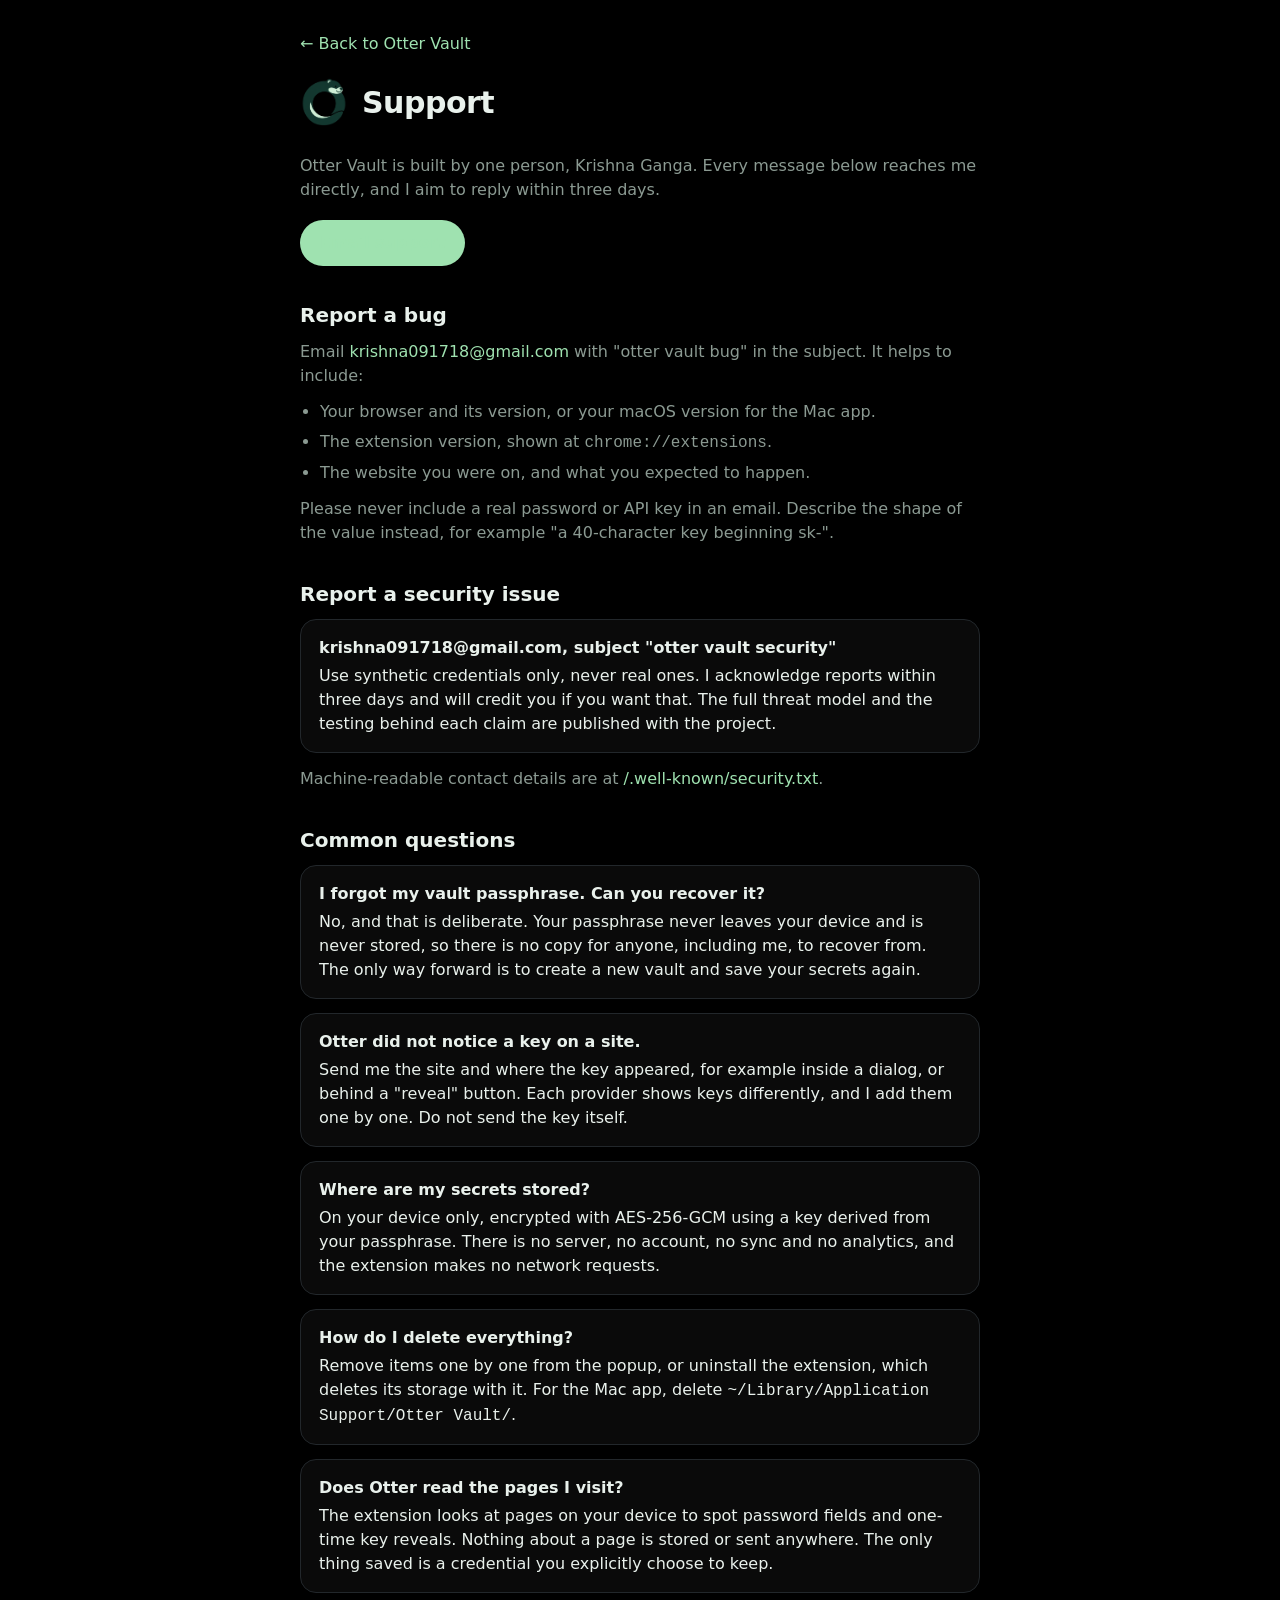
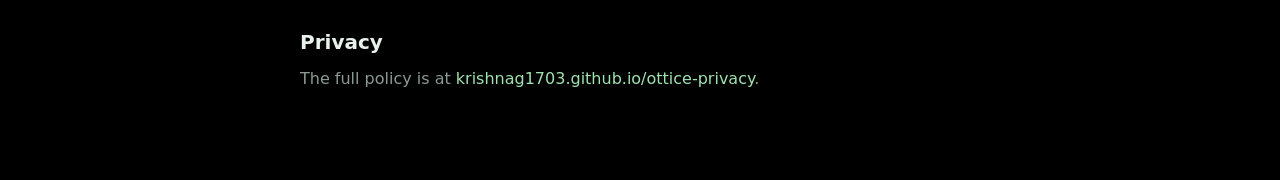
==== support.html @ 6c3e9370 "Site: add a support page and link it from the footer Co-Authored-By: Claude Opus 5 <noreply@anthropi" ====
<!doctype html>
<html lang="en" data-theme="dark">
<head>
<meta charset="utf-8">
<meta name="viewport" content="width=device-width, initial-scale=1, viewport-fit=cover">
<title>Support — Otter Vault</title>
<meta name="description" content="How to get help with Otter Vault: report a bug, report a security issue, and what to do if you forget your vault passphrase.">
<meta property="og:title" content="Otter Vault support">
<meta property="og:description" content="Report a bug, report a security issue, or ask a question about Otter Vault.">
<meta property="og:image" content="https://krishnag1703.github.io/ottice-site/assets/og.jpg">
<meta name="twitter:card" content="summary_large_image">
<link rel="icon" href="assets/favicon.png">
<link rel="stylesheet" href="social.css?v=6">
<style>
  .support { max-width: 720px; margin: 0 auto; padding: 32px 20px 80px; }
  .support header { display: flex; align-items: center; gap: 14px; margin-bottom: 28px; }
  .support header img { width: 48px; height: 48px; }
  .support h1 { margin: 0; font-size: 30px; letter-spacing: -.5px; }
  .support h2 { margin: 34px 0 10px; font-size: 20px; }
  .support p, .support li { color: var(--muted); }
  .support p { margin: 0 0 12px; }
  .support ul { margin: 0 0 12px; padding-left: 20px; }
  .support li { margin-bottom: 6px; }
  .support a { color: var(--mint); }
  .card-block { padding: 16px 18px; border: 1px solid var(--line); border-radius: var(--radius); background: var(--panel); margin-bottom: 14px; }
  .card-block strong { color: var(--ink); display: block; margin-bottom: 4px; }
  .back { display: inline-flex; gap: 8px; align-items: center; margin-bottom: 22px; color: var(--muted); }
  .mail { display: inline-block; margin-top: 6px; padding: 11px 20px; border-radius: 999px; background: var(--mint); color: var(--deep); font-weight: 700; }
</style>
</head>
<body>
<main class="support">
  <a class="back" href="./">← Back to Otter Vault</a>
  <header>
    <img src="assets/social/otter-mark.png" alt="" width="48" height="48">
    <h1>Support</h1>
  </header>

  <p>Otter Vault is built by one person, Krishna Ganga. Every message below reaches me directly, and I aim to reply within three days.</p>

  <a class="mail" href="mailto:krishna091718@gmail.com?subject=Otter%20Vault%20support">Email support</a>

  <h2>Report a bug</h2>
  <p>Email <a href="mailto:krishna091718@gmail.com?subject=Otter%20Vault%20bug">krishna091718@gmail.com</a> with "otter vault bug" in the subject. It helps to include:</p>
  <ul>
    <li>Your browser and its version, or your macOS version for the Mac app.</li>
    <li>The extension version, shown at <code>chrome://extensions</code>.</li>
    <li>The website you were on, and what you expected to happen.</li>
  </ul>
  <p>Please never include a real password or API key in an email. Describe the shape of the value instead, for example "a 40-character key beginning sk-".</p>

  <h2>Report a security issue</h2>
  <div class="card-block">
    <strong>krishna091718@gmail.com, subject "otter vault security"</strong>
    Use synthetic credentials only, never real ones. I acknowledge reports within three days and will credit you if you want that. The full threat model and the testing behind each claim are published with the project.
  </div>
  <p>Machine-readable contact details are at <a href="/.well-known/security.txt">/.well-known/security.txt</a>.</p>

  <h2>Common questions</h2>

  <div class="card-block">
    <strong>I forgot my vault passphrase. Can you recover it?</strong>
    No, and that is deliberate. Your passphrase never leaves your device and is never stored, so there is no copy for anyone, including me, to recover from. The only way forward is to create a new vault and save your secrets again.
  </div>

  <div class="card-block">
    <strong>Otter did not notice a key on a site.</strong>
    Send me the site and where the key appeared, for example inside a dialog, or behind a "reveal" button. Each provider shows keys differently, and I add them one by one. Do not send the key itself.
  </div>

  <div class="card-block">
    <strong>Where are my secrets stored?</strong>
    On your device only, encrypted with AES-256-GCM using a key derived from your passphrase. There is no server, no account, no sync and no analytics, and the extension makes no network requests.
  </div>

  <div class="card-block">
    <strong>How do I delete everything?</strong>
    Remove items one by one from the popup, or uninstall the extension, which deletes its storage with it. For the Mac app, delete <code>~/Library/Application Support/Otter Vault/</code>.
  </div>

  <div class="card-block">
    <strong>Does Otter read the pages I visit?</strong>
    The extension looks at pages on your device to spot password fields and one-time key reveals. Nothing about a page is stored or sent anywhere. The only thing saved is a credential you explicitly choose to keep.
  </div>

  <h2>Privacy</h2>
  <p>The full policy is at <a href="https://krishnag1703.github.io/ottice-privacy/">krishnag1703.github.io/ottice-privacy</a>.</p>
</main>
</body>
</html>
---- social.css ----
/* The Otter Vault home page: a timeline, because a launch post explains the product faster than a
   hero section does. Dark by default, light on request, and it collapses to one column on phones. */
:root {
  --bg: #000;
  --panel: #0a0a0a;
  --line: #22272b;
  --ink: #e9f1ec;
  --muted: #8b9a92;
  --mint: #9fe2b0;
  --mint-strong: #6fd39a;
  --deep: #0f2e26;
  --rail: 268px;
  --right: 340px;
  --radius: 16px;
}
:root[data-theme='light'] {
  --bg: #fbf8ef;
  --panel: #fff;
  --line: #e2e0d5;
  --ink: #12261f;
  --muted: #5a6b63;
  --deep: #17362f;
}
* { box-sizing: border-box; }
[hidden] { display: none !important; }
html { color-scheme: dark; }
:root[data-theme='light'] { color-scheme: light; }
body {
  margin: 0;
  background: var(--bg);
  color: var(--ink);
  font: 16px/1.5 -apple-system, "SF Pro Rounded", ui-rounded, "Segoe UI", system-ui, sans-serif;
  -webkit-font-smoothing: antialiased;
}
a { color: inherit; text-decoration: none; }
button { font: inherit; color: inherit; background: none; border: 0; cursor: pointer; }
img { max-width: 100%; }
.sr-only { position: absolute; width: 1px; height: 1px; overflow: hidden; clip: rect(0 0 0 0); }

.shell {
  display: grid;
  grid-template-columns: var(--rail) minmax(0, 620px) var(--right);
  justify-content: center;
  gap: 0;
  max-width: 1280px;
  margin: 0 auto;
}

/* ---------- left rail ---------- */
.rail { position: sticky; top: 0; height: 100vh; padding: 14px 12px; border-right: 1px solid var(--line); }
.rail-inner { display: flex; flex-direction: column; gap: 6px; height: 100%; }
.brand { display: block; padding: 6px 10px 10px; }
.brand img { width: 46px; height: 46px; }
.nav a {
  display: flex; align-items: center; gap: 14px;
  padding: 11px 14px; border-radius: 999px; font-size: 19px; font-weight: 500;
}
.nav a:hover { background: color-mix(in srgb, var(--ink) 8%, transparent); }
.nav a.active { font-weight: 700; }
.nav svg { width: 25px; height: 25px; fill: none; stroke: currentColor; stroke-width: 1.8; stroke-linecap: round; stroke-linejoin: round; }
.theme-toggle {
  display: flex; align-items: center; gap: 12px; margin-top: 4px;
  padding: 10px 14px; border-radius: 999px; font-size: 15px; color: var(--muted);
  border: 1px solid var(--line);
}
.theme-toggle:hover { color: var(--ink); }
.theme-toggle svg { width: 19px; height: 19px; fill: none; stroke: currentColor; stroke-width: 1.8; }
:root[data-theme='light'] .theme-moon, :root:not([data-theme='light']) .theme-sun { display: none; }
.post-button {
  margin-top: 12px; padding: 14px; border-radius: 999px; font-size: 16px; font-weight: 700;
  background: var(--mint); color: var(--deep);
}
.post-button:hover { background: var(--mint-strong); }
.account {
  display: flex; align-items: center; gap: 10px; margin-top: auto; margin-bottom: 8px;
  padding: 9px 12px; border-radius: 999px;
}
.account:hover { background: color-mix(in srgb, var(--ink) 8%, transparent); }
.account img { width: 38px; height: 38px; border-radius: 50%; object-fit: cover; }
.account span { display: grid; line-height: 1.25; }
.account small { color: var(--muted); font-size: 13px; }

/* ---------- timeline ---------- */
.timeline { border-right: 1px solid var(--line); min-width: 0; }
.timeline-head {
  position: sticky; top: 0; z-index: 5; display: flex; align-items: center; gap: 12px;
  padding: 14px 18px; border-bottom: 1px solid var(--line);
  background: color-mix(in srgb, var(--bg) 82%, transparent); backdrop-filter: blur(12px);
}
.timeline-head h1 { margin: 0; font-size: 21px; }
.timeline-head .live { margin-left: auto; display: flex; align-items: center; gap: 7px; font-size: 12px; color: var(--muted); }
.live i { width: 7px; height: 7px; border-radius: 50%; background: var(--mint); box-shadow: 0 0 0 4px color-mix(in srgb, var(--mint) 22%, transparent); }

.post { display: flex; gap: 14px; padding: 18px; border-bottom: 1px solid var(--line); }
.post > img { width: 48px; height: 48px; border-radius: 50%; object-fit: cover; flex: none; }
.post-body { flex: 1; min-width: 0; }
.post-meta { display: flex; align-items: center; gap: 6px; font-size: 15px; }
.post-meta strong { font-size: 16px; }
.post-meta span { color: var(--muted); }
.verified { width: 17px; height: 17px; border-radius: 50%; background: var(--mint); color: var(--deep); font-size: 11px; display: grid; place-items: center; font-weight: 800; }
.post-copy { margin: 6px 0 12px; font-size: 21px; line-height: 1.35; }
.typing-cursor { display: inline-block; width: 2px; height: 1em; background: var(--mint); vertical-align: -2px; animation: blink 1s steps(2) infinite; }
@keyframes blink { 50% { opacity: 0; } }

.demo-button {
  display: flex; align-items: center; gap: 16px; width: 100%; padding: 16px 18px;
  border-radius: var(--radius); text-align: left;
  background: linear-gradient(120deg, #cdeed8, #9fe2b0);
  color: var(--deep);
}
.demo-button:hover { filter: brightness(1.04); }
.play-disc { width: 52px; height: 52px; border-radius: 50%; background: var(--deep); display: grid; place-items: center; flex: none; }
.play-disc svg { width: 26px; height: 26px; fill: var(--mint); }
.demo-copy { display: grid; gap: 2px; }
.demo-copy strong { font-size: 17px; }
.demo-copy small { opacity: .75; }
.demo-arrow { margin-left: auto; font-size: 20px; }

.actions { display: flex; align-items: center; gap: 8px; margin-top: 12px; color: var(--muted); }
.actions button { display: flex; align-items: center; gap: 7px; padding: 7px 10px; border-radius: 999px; font-size: 14px; }
.actions button:hover { color: var(--mint); background: color-mix(in srgb, var(--mint) 12%, transparent); }
.actions svg { width: 19px; height: 19px; fill: none; stroke: currentColor; stroke-width: 1.7; stroke-linecap: round; stroke-linejoin: round; }
.actions .share { margin-left: auto; }

/* ---------- anonymous replies ---------- */
.replies { border-bottom: 1px solid var(--line); padding: 16px 18px 10px; }
.replies-head { display: flex; align-items: center; gap: 12px; margin-bottom: 14px; }
.kicker { display: block; font-size: 11px; letter-spacing: .12em; color: var(--mint-strong); font-weight: 700; }
.replies-head h2 { margin: 2px 0 0; font-size: 18px; }
.badge { margin-left: auto; padding: 5px 12px; border: 1px solid var(--line); border-radius: 999px; font-size: 12px; color: var(--muted); }

.reply-form { display: flex; gap: 12px; align-items: flex-start; }
.anon-avatar { width: 38px; height: 38px; flex: none; border-radius: 50%; background: var(--mint); color: var(--deep); display: grid; place-items: center; font-weight: 800; }
.reply-compose { flex: 1; min-width: 0; display: flex; align-items: flex-end; gap: 10px; }
.reply-compose textarea {
  flex: 1; min-height: 42px; max-height: 140px; padding: 10px 14px; resize: none;
  border: 1px solid var(--line); border-radius: 18px; background: var(--panel); color: inherit; font: inherit;
}
.reply-compose textarea::placeholder { color: var(--muted); }
.reply-compose textarea:focus { outline: 2px solid var(--mint); outline-offset: -1px; }
.reply-compose button {
  padding: 10px 20px; border-radius: 999px; font-weight: 700; background: var(--mint); color: var(--deep);
}
.reply-compose button:disabled { opacity: .5; cursor: default; }
.reply-status { margin: 0; padding: 0 0 0 50px; font-size: 13px; color: var(--muted); }
.reply-status:empty { display: none; }

.reply { display: flex; gap: 12px; padding: 14px 0; }
.reply + .reply { border-top: 1px solid var(--line); }
.reply-meta { display: flex; align-items: center; gap: 7px; font-size: 14px; }
.reply-meta span { color: var(--muted); }
.reply p { margin: 3px 0 0; }

/* ---------- other routes ---------- */
.page { display: none; }
.page.active { display: block; }
.section-intro { padding: 22px 18px 6px; }
.section-intro span { font-size: 11px; letter-spacing: .12em; color: var(--mint-strong); font-weight: 700; }
.section-intro h2 { margin: 8px 0; font-size: 26px; line-height: 1.2; }
.section-intro p { margin: 0; color: var(--muted); }
.feature { display: flex; gap: 14px; padding: 18px; border-bottom: 1px solid var(--line); }
.feature-icon { width: 46px; height: 46px; flex: none; border-radius: 14px; display: grid; place-items: center; background: color-mix(in srgb, var(--mint) 16%, transparent); color: var(--mint); font-weight: 700; }
.feature small { font-size: 11px; letter-spacing: .1em; color: var(--muted); }
.feature h3 { margin: 4px 0 6px; font-size: 18px; }
.feature p { margin: 0; color: var(--muted); }

.waitlist-cover { height: 170px; overflow: hidden; background: linear-gradient(120deg, var(--deep), #1d5a4a); display: grid; place-items: center; }
.waitlist-cover img { height: 150px; }
.waitlist-body { padding: 18px; }
.waitlist-body h2 { margin: 10px 0; font-size: 26px; }
.waitlist-body p { color: var(--muted); }
.waitlist-button { display: inline-flex; gap: 8px; align-items: center; margin-top: 8px; padding: 13px 22px; border-radius: 999px; background: var(--mint); color: var(--deep); font-weight: 700; }
.chips { display: flex; flex-wrap: wrap; gap: 8px; margin-top: 16px; }
.chips i { font-style: normal; font-size: 13px; padding: 6px 12px; border: 1px solid var(--line); border-radius: 999px; color: var(--muted); }

.profile-cover { height: 130px; background: linear-gradient(120deg, var(--deep), #2b6f5c); }
.profile { padding: 0 18px 18px; }
.profile-avatar { width: 96px; height: 96px; border-radius: 50%; border: 4px solid var(--bg); object-fit: cover; margin-top: -48px; }
.profile h2 { margin: 10px 0 2px; font-size: 24px; display: flex; align-items: center; gap: 8px; }
.handle { margin: 0 0 10px; color: var(--muted); }
.profile-links { display: flex; flex-wrap: wrap; gap: 14px; margin-top: 12px; }
.profile-links a { color: var(--mint); }

/* ---------- right rail ---------- */
.right { padding: 12px 16px; position: sticky; top: 0; height: 100vh; overflow-y: auto; }
.search { display: flex; align-items: center; gap: 10px; padding: 11px 16px; border-radius: 999px; background: var(--panel); border: 1px solid var(--line); color: var(--muted); }
.search svg { width: 18px; height: 18px; fill: none; stroke: currentColor; stroke-width: 1.8; }
.card { margin-top: 14px; padding: 14px 16px; border: 1px solid var(--line); border-radius: var(--radius); background: var(--panel); }
.card h2 { margin: 0 0 10px; font-size: 18px; }
.card a.trend { display: block; padding: 8px 0; }
.card a.trend:hover { opacity: .8; }
.card small { display: block; color: var(--muted); font-size: 12px; }
.card .trend strong { display: block; font-size: 15px; margin: 2px 0; }
.card .trend span { color: var(--muted); font-size: 13px; }
.follow-row { display: flex; align-items: center; gap: 10px; }
.follow-row img { width: 40px; height: 40px; border-radius: 50%; }
.follow-row span { display: grid; line-height: 1.25; min-width: 0; }
.follow-row small { color: var(--muted); font-size: 13px; }
.follow-row a { margin-left: auto; padding: 8px 16px; border-radius: 999px; background: var(--ink); color: var(--bg); font-weight: 700; font-size: 14px; }
.right footer { padding: 14px 4px; color: var(--muted); font-size: 12px; line-height: 1.7; }

/* ---------- demo dialog ---------- */
dialog { border: 0; padding: 0; background: none; max-width: min(1000px, 94vw); }
dialog::backdrop { background: rgba(0, 0, 0, .74); backdrop-filter: blur(3px); }
.dialog-surface { background: var(--panel); border: 1px solid var(--line); border-radius: 20px; overflow: hidden; }
.dialog-surface header { display: flex; align-items: center; gap: 12px; padding: 14px 18px; }
.dialog-surface h2 { margin: 2px 0 0; font-size: 19px; }
.dialog-surface video { display: block; width: 100%; background: #000; }
.dialog-surface header button { margin-left: auto; font-size: 24px; color: var(--muted); }

/* ---------- mobile ---------- */
.mobile-header, .mobile-nav { display: none; }
@media (max-width: 1100px) {
  .shell { grid-template-columns: 88px minmax(0, 1fr); }
  .right { display: none; }
  .rail { padding: 14px 8px; }
  .nav a span, .account span, .account b, .theme-label { display: none; }
  .nav a { justify-content: center; }
  .post-button { font-size: 0; padding: 14px 0; }
  .post-button::after { content: '↑'; font-size: 20px; }
  .theme-toggle { justify-content: center; }
}
@media (max-width: 720px) {
  .shell { grid-template-columns: minmax(0, 1fr); }
  .rail { display: none; }
  .timeline { border: 0; }
  .mobile-header {
    display: flex; align-items: center; gap: 12px; padding: 10px 14px;
    border-bottom: 1px solid var(--line); position: sticky; top: 0; z-index: 6;
    background: color-mix(in srgb, var(--bg) 88%, transparent); backdrop-filter: blur(12px);
  }
  .mobile-header img { width: 32px; height: 32px; }
  .mobile-header .theme-toggle { margin-left: auto; border: 0; padding: 8px; }
  .timeline-head { top: 53px; }
  .post-copy { font-size: 19px; }
  .mobile-nav {
    display: flex; position: sticky; bottom: 0; z-index: 6;
    border-top: 1px solid var(--line); background: color-mix(in srgb, var(--bg) 92%, transparent); backdrop-filter: blur(12px);
    padding: 8px max(10px, env(safe-area-inset-left)) max(8px, env(safe-area-inset-bottom));
  }
  .mobile-nav a { flex: 1; display: grid; justify-items: center; gap: 3px; padding: 6px 0; font-size: 11px; color: var(--muted); }
  .mobile-nav a.active { color: var(--ink); }
  .mobile-nav svg { width: 23px; height: 23px; fill: none; stroke: currentColor; stroke-width: 1.8; }
  .reply-compose { flex-direction: column; align-items: stretch; }
  .reply-compose button { align-self: flex-end; }
}
@media (prefers-reduced-motion: reduce) { * { animation: none !important; transition: none !important; } }

/* ---------- author composer and updates ---------- */
.author-composer { display: flex; gap: 14px; padding: 14px 18px 12px; border-bottom: 1px solid var(--line); }
.author-composer img { width: 48px; height: 48px; border-radius: 50%; object-fit: cover; flex: none; }
.author-composer > div { flex: 1; min-width: 0; }
.author-composer textarea {
  width: 100%; min-height: 44px; max-height: 200px; resize: none; padding: 6px 0 10px;
  border: 0; background: none; color: inherit; font-size: 19px; line-height: 1.4; font-family: inherit;
}
.author-composer textarea:focus { outline: none; }
.author-composer textarea::placeholder { color: var(--muted); }
.author-row { display: flex; align-items: center; gap: 12px; padding-top: 10px; border-top: 1px solid var(--line); }
.author-row button[type='submit'] { margin-left: auto; padding: 9px 20px; border-radius: 999px; background: var(--mint); color: var(--deep); font-weight: 700; }
.link-button { color: var(--muted); font-size: 13px; }
.link-button:hover { color: var(--ink); }
.update-copy { font-size: 18px; white-space: pre-wrap; }
.reply-thread { margin-top: 4px; }
.reply-empty { margin: 0; padding: 14px 0 4px 50px; color: var(--muted); font-size: 14px; }
.reply-remove { margin-left: auto; font-size: 12px; color: var(--muted); }
.reply-remove:hover { color: #ff8b8b; }
#updates .actions button span { font-size: 14px; }

/* the author's own preview of the visitor view */
.visitor-bar {
  position: fixed; left: 50%; bottom: 20px; transform: translateX(-50%); z-index: 20;
  display: flex; align-items: center; gap: 14px;
  padding: 10px 12px 10px 18px; border-radius: 999px;
  background: var(--panel); border: 1px solid var(--line); box-shadow: 0 14px 40px rgba(0, 0, 0, .45);
  font-size: 14px; color: var(--muted);
}
.visitor-bar button { padding: 7px 14px; border-radius: 999px; background: var(--mint); color: var(--deep); font-weight: 700; font-size: 13px; }
@media (max-width: 720px) { .visitor-bar { bottom: calc(76px + env(safe-area-inset-bottom, 0px)); } }
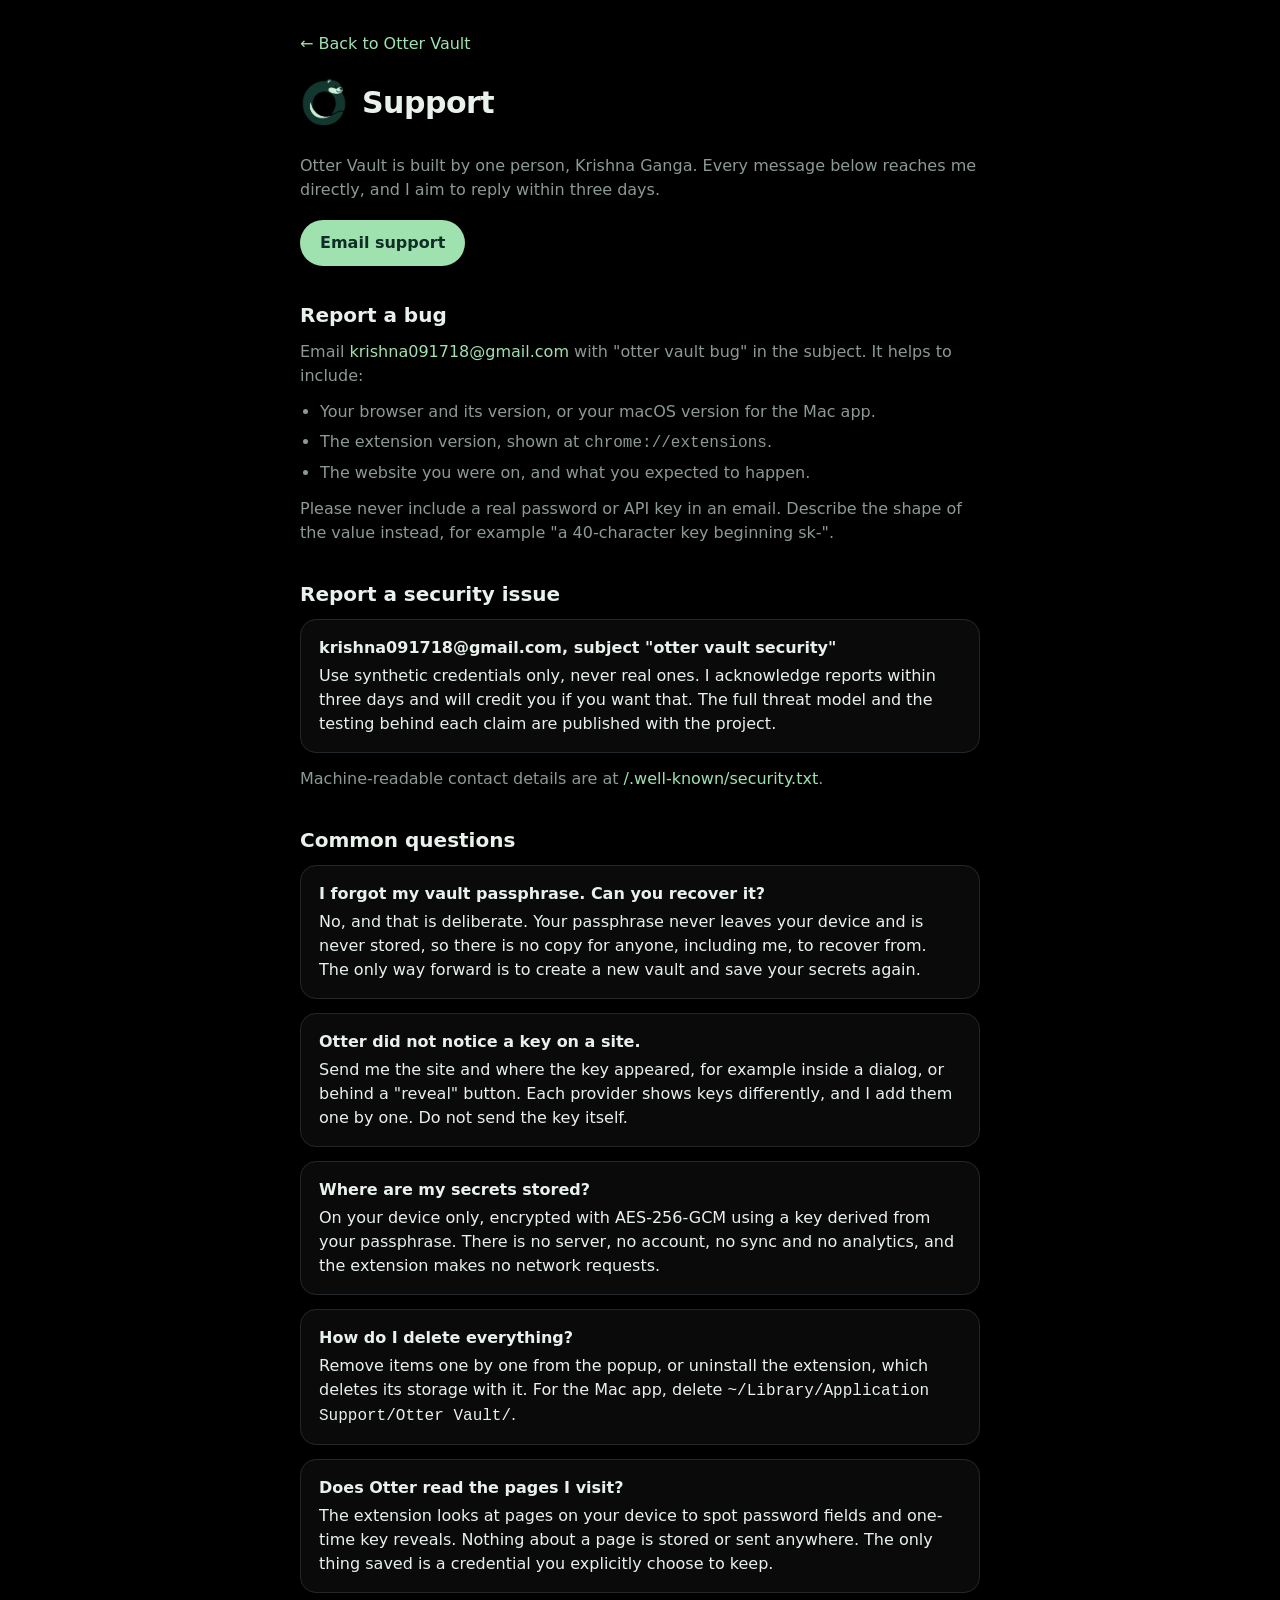
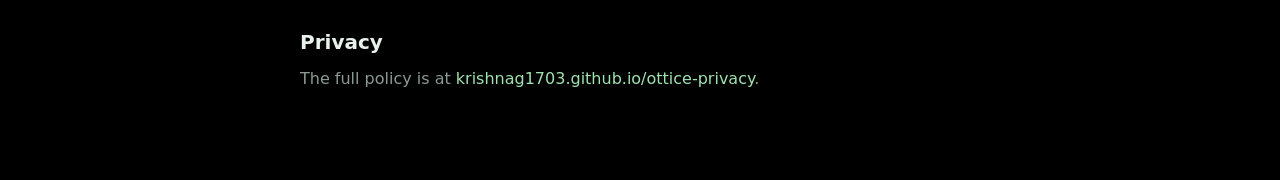
==== commit 97ea86a6: "Support page: make the email button's label visible Co-Authored-By: Claude Opus 5 <noreply@anthropic" ====
--- a/support.html
+++ b/support.html
@@ -25,7 +25,7 @@
   .card-block { padding: 16px 18px; border: 1px solid var(--line); border-radius: var(--radius); background: var(--panel); margin-bottom: 14px; }
   .card-block strong { color: var(--ink); display: block; margin-bottom: 4px; }
   .back { display: inline-flex; gap: 8px; align-items: center; margin-bottom: 22px; color: var(--muted); }
-  .mail { display: inline-block; margin-top: 6px; padding: 11px 20px; border-radius: 999px; background: var(--mint); color: var(--deep); font-weight: 700; }
+  .support a.mail { display: inline-block; margin-top: 6px; padding: 11px 20px; border-radius: 999px; background: var(--mint); color: var(--deep); font-weight: 700; }
 </style>
 </head>
 <body>
